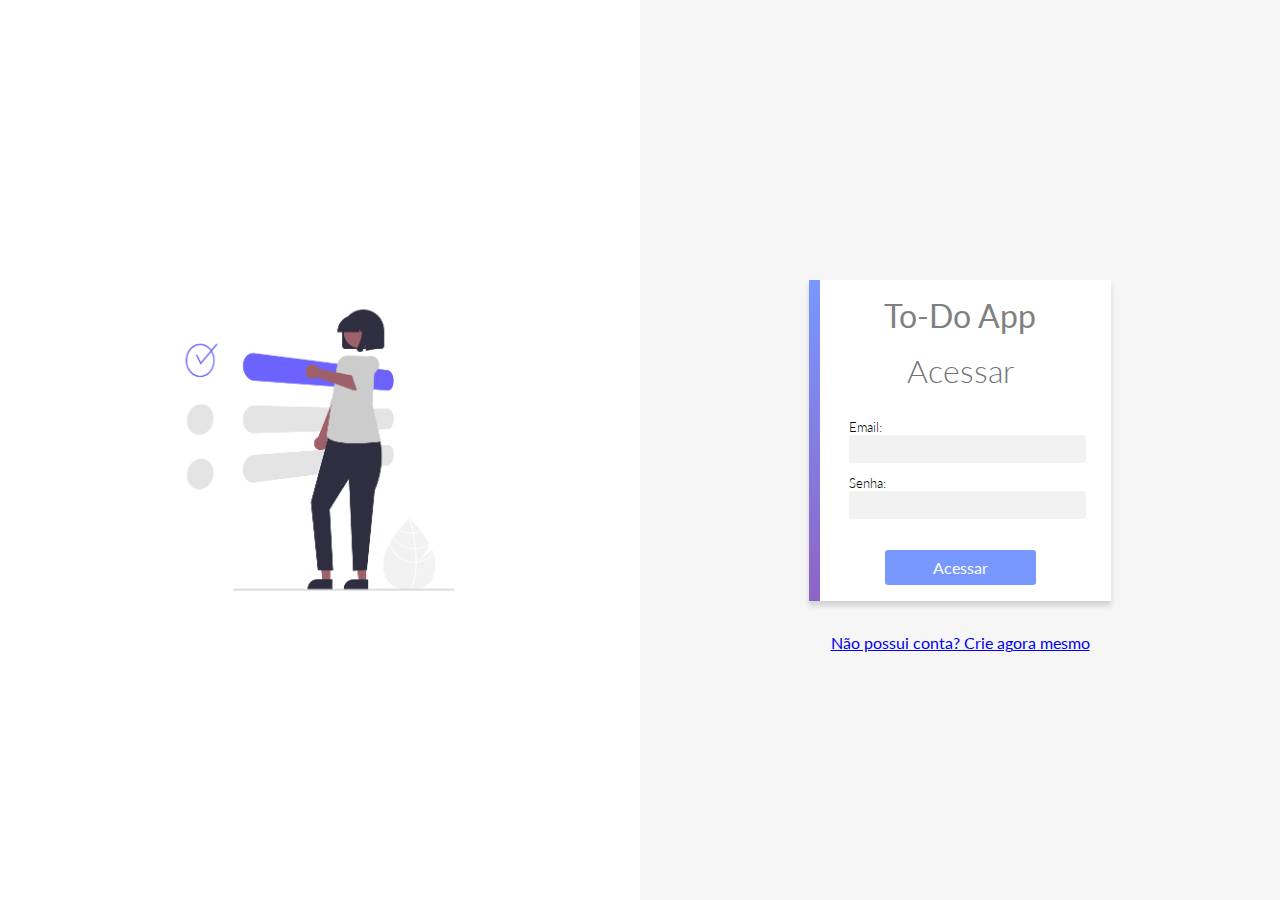
==== index.html @ e2c460b7 "primeiroCommitValidacaoCadastro" ====
<!DOCTYPE html>
<html lang="pt-BR">

<head>
  <meta charset="UTF-8">
  <meta http-equiv="X-UA-Compatible" content="IE=edge">
  <meta name="viewport" content="width=device-width, initial-scale=1.0">
  <title>To-Do App</title>

  <!-- ---------------- estilos compartilhados entre login e signup ---------------- -->
  <link rel="stylesheet" href="styles/acesso.css">

  <!-- ---------------------- lógica aplicada no login ----------------------- -->
  <script src="/scripts/utils.js"></script>
  <script src="/scripts/index.js"></script>

</head>

<body>
  <div class="left">
    <img src="./assets/pessoa-login.png" alt="">
  </div>

  <div class="right">
    <form>
      <div class="form-header">
        <p>To-Do App</p>
      </div>
      <h1>Acessar</h1>
      <label>
        Email:
       <input id="inputEmail" type="text">
      </label>
      <label>
        Senha:
        <input id="inputPassword" type="password">
      </label>

      <button type="button">Acessar</button>

    </form>
    <div class="ingressar">
      <a href="signup.html">Não possui conta? Crie agora mesmo</a>
    </div>
  </div>

  <script src="/scripts/script.js"></script>
</body>

</html>
---- styles/acesso.css ----
@import url('./common.css');

body{
  display: flex;
}

h1 {
  color: rgb(116, 116, 116);
  font-weight: 300;
  margin: .5em 0;
}

form {
  position: relative;
  max-width: 26em;
  background-color: white;
  display: flex;
  align-items: center;
  flex-direction: column;
  margin: 2em auto;
  box-shadow: 0 5px 5px lightgrey;
  padding: 1em 2.5em;
  box-sizing: border-box;
}

form:after {
  position: absolute;
  content: '';
  width: .7em;
  height: 100%;
  top: 0;
  left: 0;
  background: linear-gradient(var(--primary), var(--secondary));
}


input {
  width: 100%;
  padding: .4em .5em;
  background-color: var(--app-grey);
  border: 1px solid var(--app-grey);
  border-radius: .2em;
}

input:focus {
  outline: none;
  border: 1px solid lightgrey;
}

label {
  width: 100%;
  font-weight: 300;
  margin-bottom: -.1em;
  margin-top: 1em;
  font-size: .8em;
}

button {
  padding: .5em 3em;
  background-color: var(--primary);
  color: white;
  margin-top: 2em;
  font-weight: 400;
  font-size: 1em;
}

.form-header {
  color: grey;
  font-size: 2em;
}
.ingressar{
  text-align: center;
}
.left{
  width: 50%;  
  background-color: white;
  text-align: center;
  display: flex;
  align-items: center;
  justify-content: center;
}
.left img{
  width:60%;
}
.right{
  width: 50%;
  display: flex;
  flex-direction: column;
  align-items: center;
  justify-content: center;
}
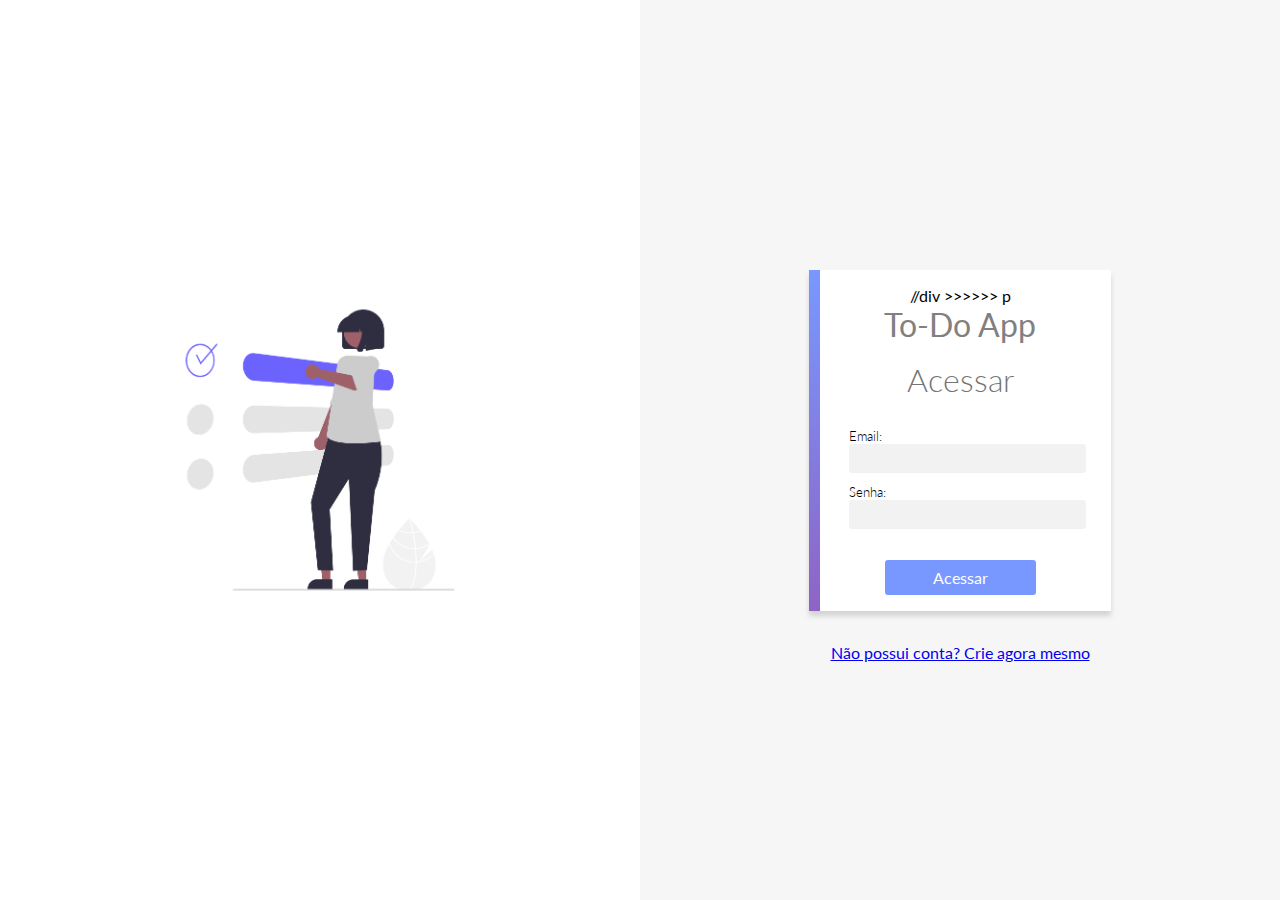
==== commit c0f9a18e: "estilização cadrasto completo" ====
--- a/index.html
+++ b/index.html
@@ -11,8 +11,8 @@
   <link rel="stylesheet" href="styles/acesso.css">
 
   <!-- ---------------------- lógica aplicada no login ----------------------- -->
-  <script src="/scripts/utils.js"></script>
-  <script src="/scripts/index.js"></script>
+  <!-- <script src="/scripts/utils.js"></script>
+  <script src="/scripts/index.js"></script> -->
 
 </head>
 
@@ -23,6 +23,7 @@
 
   <div class="right">
     <form>
+      //div >>>>>> p
       <div class="form-header">
         <p>To-Do App</p>
       </div>
@@ -30,10 +31,12 @@
       <label>
         Email:
        <input id="inputEmail" type="text">
+       <div style="color:red;" class="mensagem"></div>
       </label>
       <label>
         Senha:
         <input id="inputPassword" type="password">
+        <div style="color:red;" class="mensagem"></div>
       </label>
 
       <button type="button">Acessar</button>
@@ -44,7 +47,7 @@
     </div>
   </div>
 
-  <script src="/scripts/script.js"></script>
+  <script type="module" src="./scripts/login.js"></script>
 </body>
 
 </html>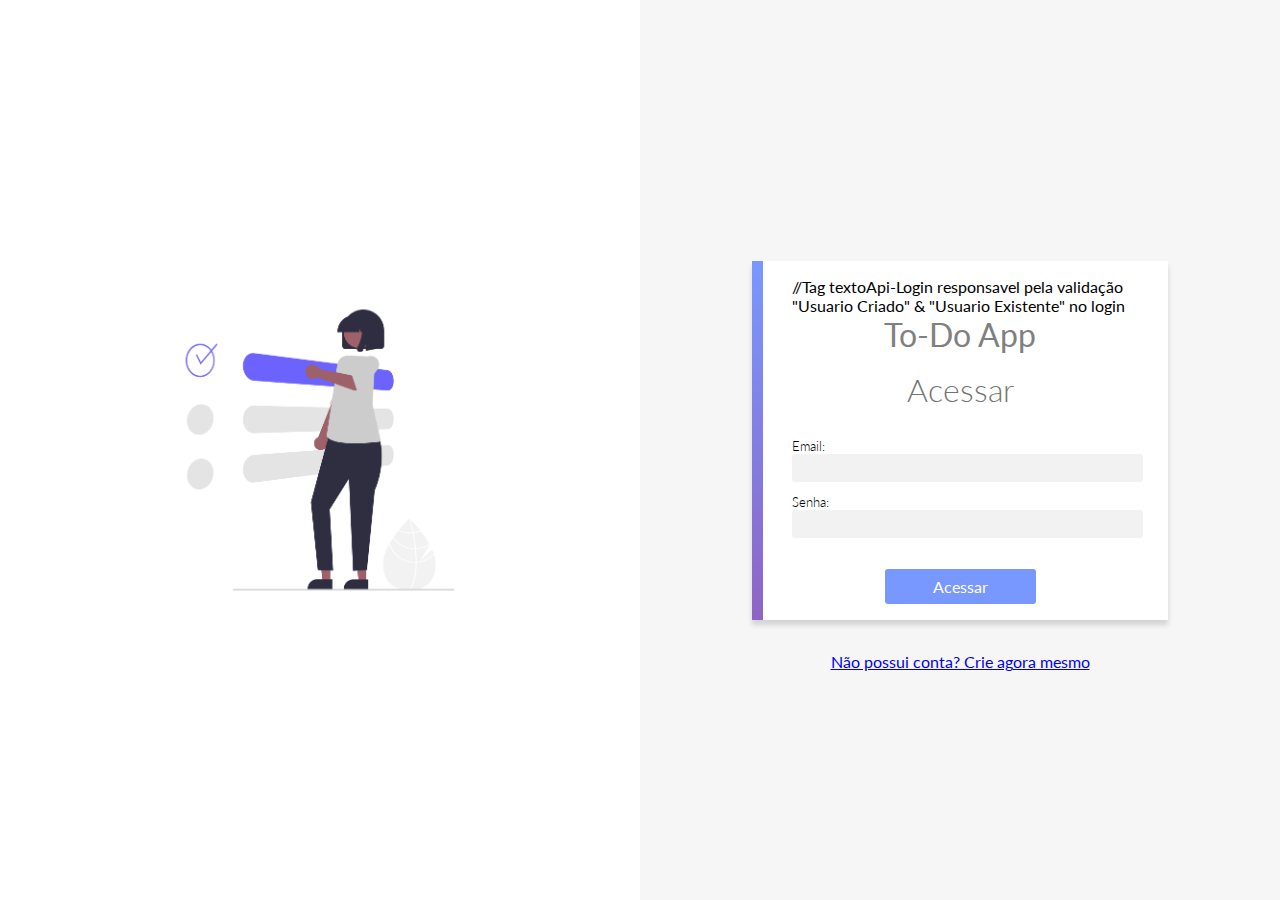
==== commit 57d771b1: "OrganizacaoDeCodigo" ====
--- a/index.html
+++ b/index.html
@@ -23,7 +23,9 @@
 
   <div class="right">
     <form>
-      //div >>>>>> p
+//Tag textoApi-Login responsavel pela validação "Usuario Criado" & "Usuario Existente" no login
+      <p class="textoApi-Login"></p>
+
       <div class="form-header">
         <p>To-Do App</p>
       </div>
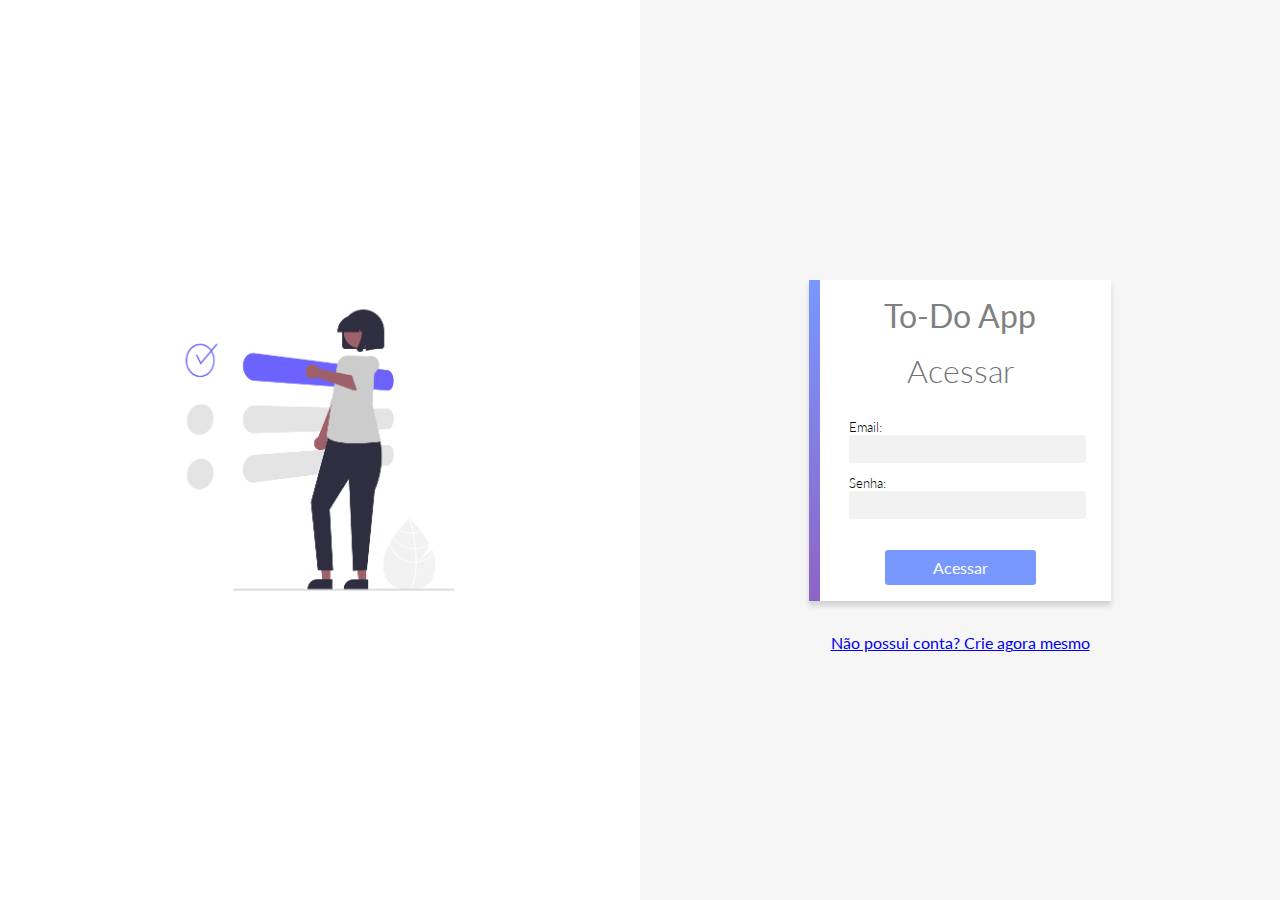
==== commit 5df9b7b4: "leituras de dados de tarefas na api" ====
--- a/index.html
+++ b/index.html
@@ -23,7 +23,7 @@
 
   <div class="right">
     <form>
-//Tag textoApi-Login responsavel pela validação "Usuario Criado" & "Usuario Existente" no login
+<!-- //Tag textoApi-Login responsavel pela validação "Usuario Criado" & "Usuario Existente" no login -->
       <p class="textoApi-Login"></p>
 
       <div class="form-header">
--- a/styles/acesso.css
+++ b/styles/acesso.css
@@ -88,4 +88,4 @@
   flex-direction: column;
   align-items: center;
   justify-content: center;
-}+}
